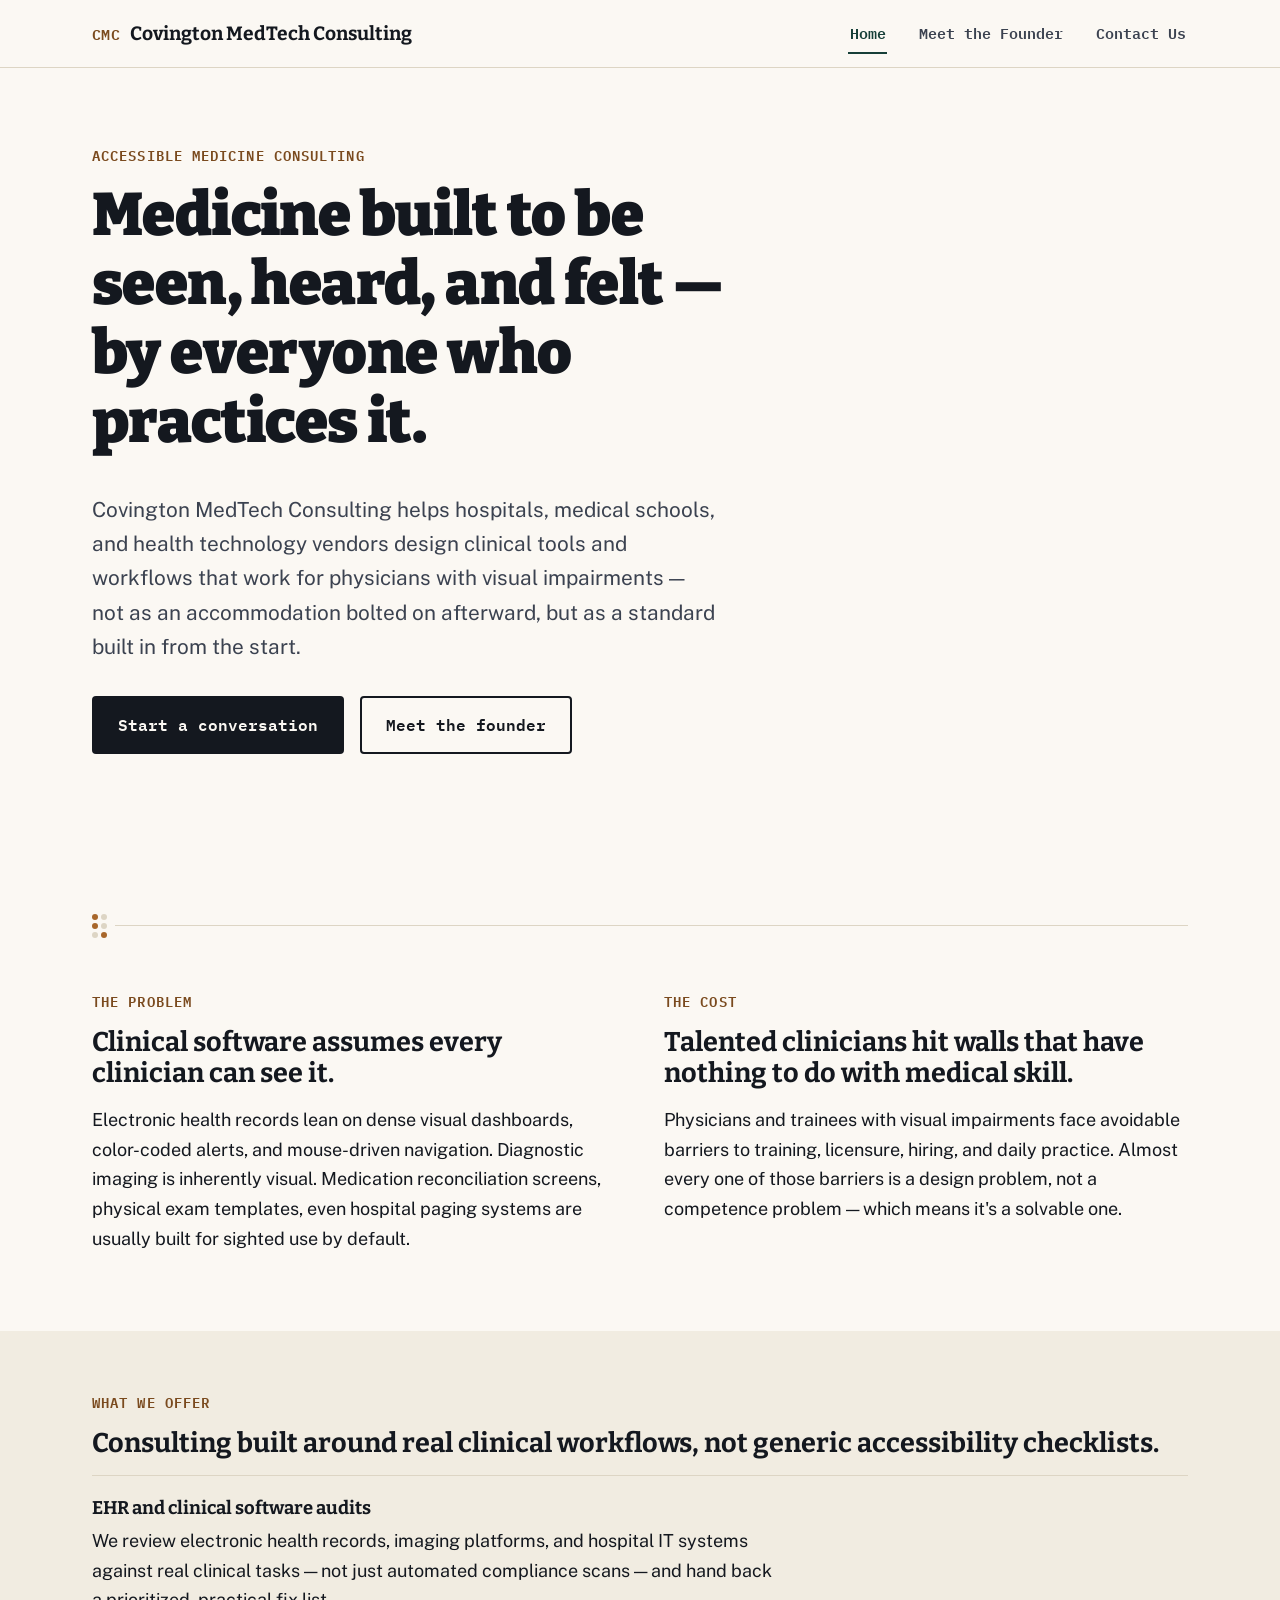
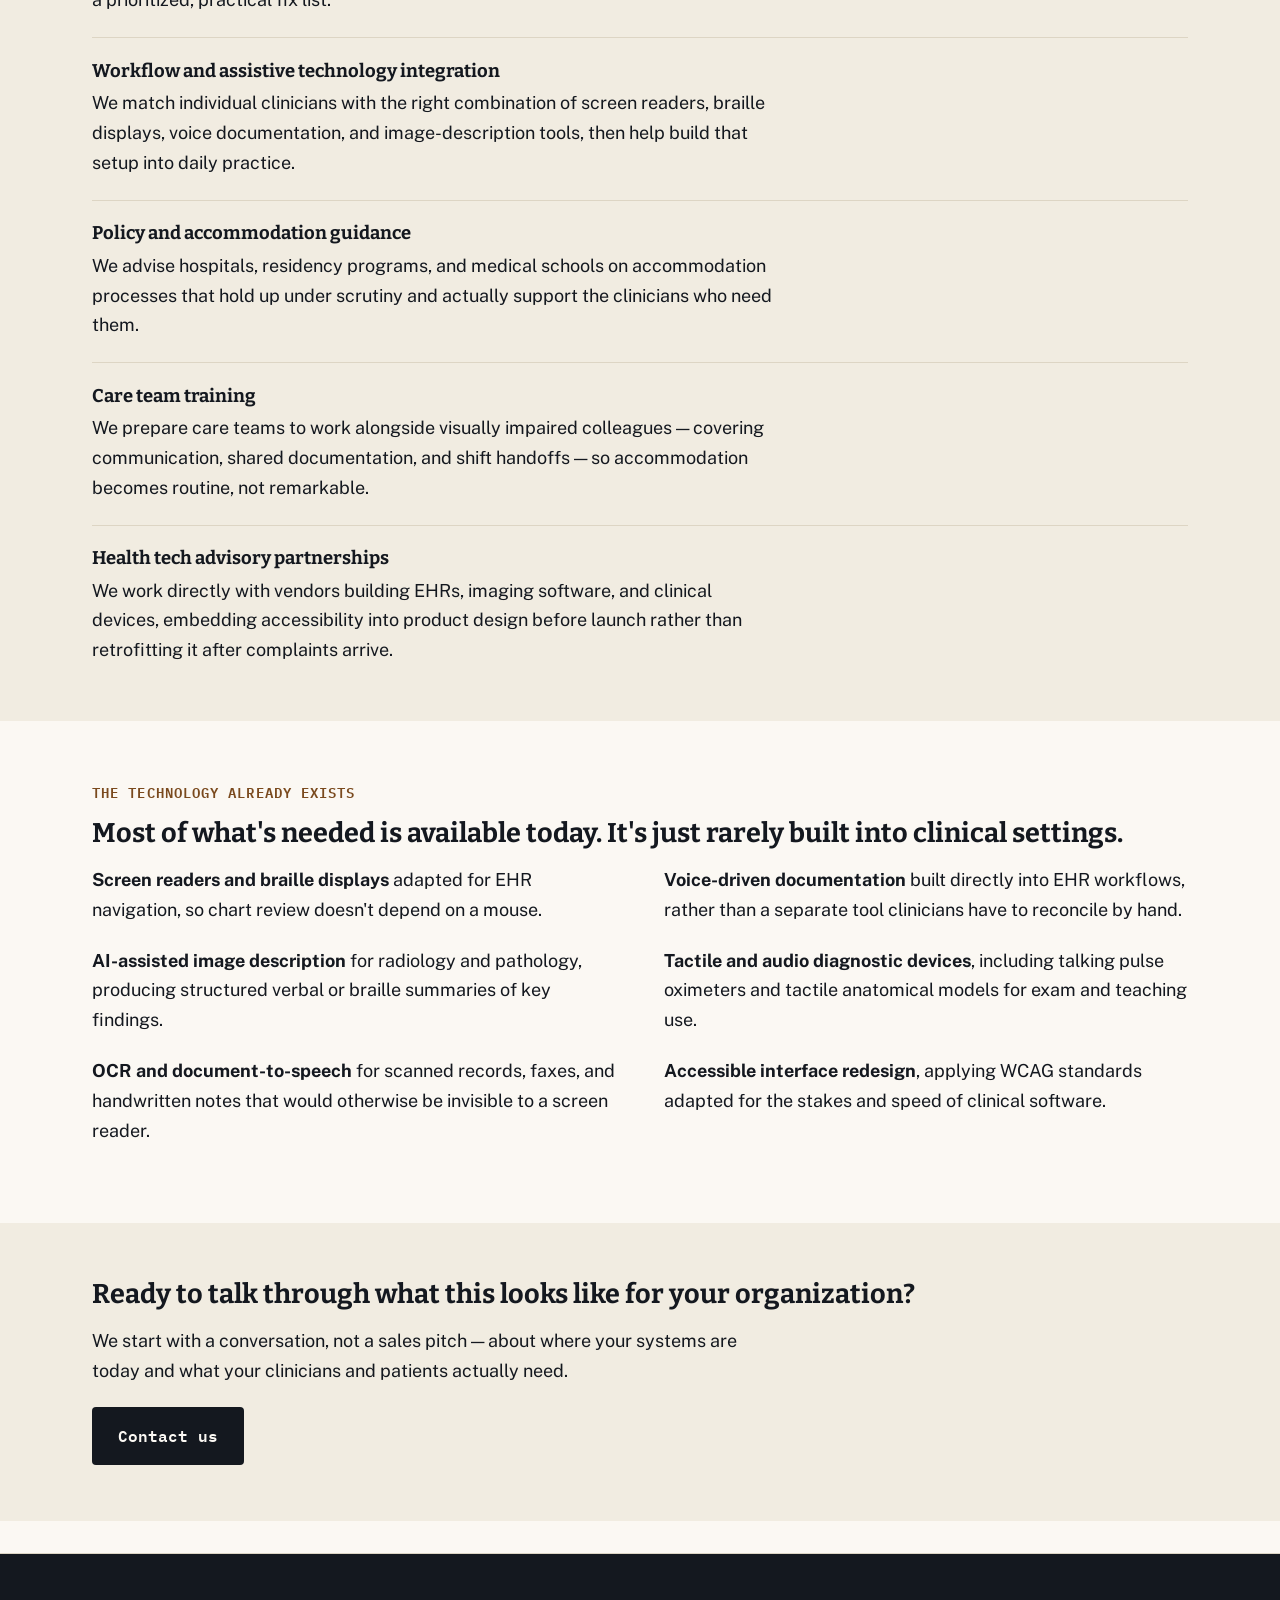
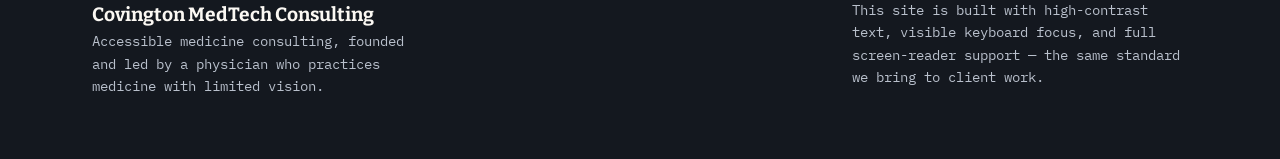
==== index.html @ c2a917f5 "Add files via upload" ====
<!DOCTYPE html>
<html lang="en">
<head>
<meta charset="UTF-8">
<meta name="viewport" content="width=device-width, initial-scale=1.0">
<title>Covington MedTech Consulting — Accessible medicine, by design</title>
<meta name="description" content="Covington MedTech Consulting helps hospitals, medical schools, and health tech vendors build clinical tools and workflows that work for physicians with visual impairments.">
<link rel="stylesheet" href="styles.css">
</head>
<body>

<a class="skip-link" href="#main">Skip to main content</a>

<header class="site-header">
  <div class="wrap">
    <a class="brand" href="index.html">
      <span class="brand-mark">CMC</span>
      <span class="brand-name">Covington MedTech Consulting</span>
    </a>
    <nav class="main-nav" aria-label="Primary">
      <ul>
        <li><a href="index.html" aria-current="page">Home</a></li>
        <li><a href="founder.html">Meet the Founder</a></li>
        <li><a href="contact.html">Contact Us</a></li>
      </ul>
    </nav>
  </div>
</header>

<main id="main">

  <section class="hero">
    <div class="wrap">
      <span class="eyebrow">Accessible medicine consulting</span>
      <h1>Medicine built to be seen, heard, and felt — by everyone who practices it.</h1>
      <p class="lede">Covington MedTech Consulting helps hospitals, medical schools, and health technology vendors design clinical tools and workflows that work for physicians with visual impairments — not as an accommodation bolted on afterward, but as a standard built in from the start.</p>
      <div class="hero-actions">
        <a class="btn btn-primary" href="contact.html">Start a conversation</a>
        <a class="btn btn-secondary" href="founder.html">Meet the founder</a>
      </div>
    </div>
  </section>

  <section class="block">
    <div class="wrap">
      <div class="dot-divider" aria-hidden="true">
        <div class="cell"><span class="on"></span><span></span><span class="on"></span><span></span><span></span><span class="on"></span></div>
        <div class="rule"></div>
      </div>

      <div class="two-col">
        <div>
          <span class="eyebrow">The problem</span>
          <h2>Clinical software assumes every clinician can see it.</h2>
          <p>Electronic health records lean on dense visual dashboards, color-coded alerts, and mouse-driven navigation. Diagnostic imaging is inherently visual. Medication reconciliation screens, physical exam templates, even hospital paging systems are usually built for sighted use by default.</p>
        </div>
        <div>
          <span class="eyebrow">The cost</span>
          <h2>Talented clinicians hit walls that have nothing to do with medical skill.</h2>
          <p>Physicians and trainees with visual impairments face avoidable barriers to training, licensure, hiring, and daily practice. Almost every one of those barriers is a design problem, not a competence problem — which means it's a solvable one.</p>
        </div>
      </div>
    </div>
  </section>

  <section class="block block-alt">
    <div class="wrap">
      <span class="eyebrow">What we offer</span>
      <h2>Consulting built around real clinical workflows, not generic accessibility checklists.</h2>
      <ul class="plain-list">
        <li>
          <h3>EHR and clinical software audits</h3>
          <p>We review electronic health records, imaging platforms, and hospital IT systems against real clinical tasks — not just automated compliance scans — and hand back a prioritized, practical fix list.</p>
        </li>
        <li>
          <h3>Workflow and assistive technology integration</h3>
          <p>We match individual clinicians with the right combination of screen readers, braille displays, voice documentation, and image-description tools, then help build that setup into daily practice.</p>
        </li>
        <li>
          <h3>Policy and accommodation guidance</h3>
          <p>We advise hospitals, residency programs, and medical schools on accommodation processes that hold up under scrutiny and actually support the clinicians who need them.</p>
        </li>
        <li>
          <h3>Care team training</h3>
          <p>We prepare care teams to work alongside visually impaired colleagues — covering communication, shared documentation, and shift handoffs — so accommodation becomes routine, not remarkable.</p>
        </li>
        <li>
          <h3>Health tech advisory partnerships</h3>
          <p>We work directly with vendors building EHRs, imaging software, and clinical devices, embedding accessibility into product design before launch rather than retrofitting it after complaints arrive.</p>
        </li>
      </ul>
    </div>
  </section>

  <section class="block">
    <div class="wrap">
      <span class="eyebrow">The technology already exists</span>
      <h2>Most of what's needed is available today. It's just rarely built into clinical settings.</h2>
      <div class="two-col">
        <div>
          <p><strong>Screen readers and braille displays</strong> adapted for EHR navigation, so chart review doesn't depend on a mouse.</p>
          <p><strong>AI-assisted image description</strong> for radiology and pathology, producing structured verbal or braille summaries of key findings.</p>
          <p><strong>OCR and document-to-speech</strong> for scanned records, faxes, and handwritten notes that would otherwise be invisible to a screen reader.</p>
        </div>
        <div>
          <p><strong>Voice-driven documentation</strong> built directly into EHR workflows, rather than a separate tool clinicians have to reconcile by hand.</p>
          <p><strong>Tactile and audio diagnostic devices</strong>, including talking pulse oximeters and tactile anatomical models for exam and teaching use.</p>
          <p><strong>Accessible interface redesign</strong>, applying WCAG standards adapted for the stakes and speed of clinical software.</p>
        </div>
      </div>
    </div>
  </section>

  <section class="block block-alt">
    <div class="wrap">
      <h2>Ready to talk through what this looks like for your organization?</h2>
      <p>We start with a conversation, not a sales pitch — about where your systems are today and what your clinicians and patients actually need.</p>
      <a class="btn btn-primary" href="contact.html">Contact us</a>
    </div>
  </section>

</main>

<footer class="site-footer">
  <div class="wrap footer-grid">
    <div>
      <span class="brand-name" style="color: var(--paper);">Covington MedTech Consulting</span>
      <p class="footer-note">Accessible medicine consulting, founded and led by a physician who practices medicine with limited vision.</p>
    </div>
    <p class="footer-note">This site is built with high-contrast text, visible keyboard focus, and full screen-reader support — the same standard we bring to client work.</p>
  </div>
</footer>

</body>
</html>
---- styles.css ----
/* ============================================================
   Covington MedTech Consulting — shared styles
   Token system:
   Color   — ink #14181F, paper #FBF8F3, paper-alt #F1ECE1,
             brass #A8672B / brass-dark #7A4A1E, teal #1F5C52
   Type    — Display: Bitter (slab serif, tactile weight)
             Body: Public Sans (built for legibility at every size)
             Utility: IBM Plex Mono (labels, eyebrows, data)
   ============================================================ */

@import url('https://fonts.googleapis.com/css2?family=Bitter:wght@600;700;900&family=Public+Sans:wght@400;500;600;700&family=IBM+Plex+Mono:wght@500;600&display=swap');

:root {
  --ink: #14181F;
  --ink-soft: #3B4250;
  --paper: #FBF8F3;
  --paper-alt: #F1ECE1;
  --brass: #A8672B;
  --brass-dark: #7A4A1E;
  --teal: #1F5C52;
  --teal-dark: #163F38;
  --line: #DDD5C4;
  --max: 72rem;

  --font-display: 'Bitter', Georgia, serif;
  --font-body: 'Public Sans', -apple-system, Segoe UI, Roboto, sans-serif;
  --font-mono: 'IBM Plex Mono', 'Courier New', monospace;
}

* { box-sizing: border-box; }

html {
  font-size: 100%;
  scroll-behavior: smooth;
}

@media (prefers-reduced-motion: reduce) {
  html { scroll-behavior: auto; }
  *, *::before, *::after {
    animation-duration: 0.001ms !important;
    animation-iteration-count: 1 !important;
    transition-duration: 0.001ms !important;
  }
}

body {
  margin: 0;
  background: var(--paper);
  color: var(--ink);
  font-family: var(--font-body);
  font-size: 1.125rem;
  line-height: 1.65;
  -webkit-font-smoothing: antialiased;
}

h1, h2, h3 {
  font-family: var(--font-display);
  color: var(--ink);
  line-height: 1.15;
  margin: 0 0 0.6em;
}

h1 { font-weight: 900; letter-spacing: -0.01em; }
h2 { font-weight: 700; }
h3 { font-weight: 700; }

p { margin: 0 0 1.2em; max-width: 62ch; }

a {
  color: var(--teal-dark);
  text-decoration-thickness: 2px;
  text-underline-offset: 3px;
}

a:hover { color: var(--brass-dark); }

/* Strong, unmistakable focus states everywhere — non-negotiable for this site */
a:focus-visible,
button:focus-visible,
input:focus-visible,
textarea:focus-visible,
select:focus-visible {
  outline: 3px solid var(--brass-dark);
  outline-offset: 3px;
  border-radius: 2px;
}

/* Skip link */
.skip-link {
  position: absolute;
  left: -999px;
  top: auto;
  background: var(--ink);
  color: var(--paper);
  padding: 0.9em 1.4em;
  font-family: var(--font-mono);
  font-size: 0.95rem;
  z-index: 100;
  border-radius: 0 0 6px 0;
}

.skip-link:focus {
  left: 0;
  top: 0;
}

.visually-hidden {
  position: absolute;
  width: 1px; height: 1px;
  overflow: hidden;
  clip: rect(0 0 0 0);
  white-space: nowrap;
}

/* ---------- Layout shells ---------- */

.wrap {
  max-width: var(--max);
  margin: 0 auto;
  padding: 0 1.75rem;
}

/* ---------- Header / Nav ---------- */

.site-header {
  border-bottom: 1px solid var(--line);
  background: var(--paper);
  position: sticky;
  top: 0;
  z-index: 20;
}

.site-header .wrap {
  display: flex;
  align-items: center;
  justify-content: space-between;
  flex-wrap: wrap;
  gap: 0.75rem;
  padding-top: 1.1rem;
  padding-bottom: 1.1rem;
}

.brand {
  display: flex;
  align-items: baseline;
  gap: 0.6rem;
  text-decoration: none;
  color: var(--ink);
}

.brand:hover { color: var(--ink); }

.brand-mark {
  font-family: var(--font-mono);
  font-weight: 600;
  font-size: 0.95rem;
  color: var(--brass-dark);
  letter-spacing: 0.02em;
}

.brand-name {
  font-family: var(--font-display);
  font-weight: 700;
  font-size: 1.2rem;
}

.main-nav ul {
  list-style: none;
  display: flex;
  gap: 1.9rem;
  margin: 0;
  padding: 0;
  flex-wrap: wrap;
}

.main-nav a {
  font-family: var(--font-mono);
  font-size: 0.95rem;
  font-weight: 600;
  text-decoration: none;
  color: var(--ink-soft);
  padding: 0.35em 0.1em;
  border-bottom: 2px solid transparent;
}

.main-nav a:hover {
  color: var(--brass-dark);
  border-bottom-color: var(--brass-dark);
}

.main-nav a[aria-current="page"] {
  color: var(--teal-dark);
  border-bottom-color: var(--teal-dark);
}

/* ---------- Eyebrow / labels ---------- */

.eyebrow {
  font-family: var(--font-mono);
  font-size: 0.85rem;
  font-weight: 600;
  letter-spacing: 0.08em;
  text-transform: uppercase;
  color: var(--brass-dark);
  display: inline-block;
  margin-bottom: 0.9rem;
}

/* ---------- Braille-dot divider (decorative, abstract, never meaning-bearing) ---------- */

.dot-divider {
  display: flex;
  gap: 0.5rem;
  margin: 3rem 0;
  align-items: center;
}

.dot-divider .cell {
  display: grid;
  grid-template-columns: repeat(2, 6px);
  grid-template-rows: repeat(3, 6px);
  gap: 3px;
}

.dot-divider .cell span {
  width: 6px;
  height: 6px;
  border-radius: 50%;
  background: var(--line);
}

.dot-divider .cell span.on { background: var(--brass); }

.dot-divider .rule {
  flex: 1;
  height: 1px;
  background: var(--line);
}

/* ---------- Hero ---------- */

.hero {
  padding: 4.5rem 0 3.5rem;
}

.hero h1 {
  font-size: clamp(2.4rem, 5vw, 3.75rem);
  max-width: 18ch;
}

.hero .lede {
  font-size: 1.3rem;
  color: var(--ink-soft);
  max-width: 48ch;
}

.hero-actions {
  display: flex;
  gap: 1rem;
  flex-wrap: wrap;
  margin-top: 2rem;
}

.btn {
  display: inline-block;
  font-family: var(--font-mono);
  font-weight: 600;
  font-size: 1rem;
  text-decoration: none;
  padding: 0.85em 1.5em;
  border-radius: 4px;
  border: 2px solid transparent;
}

.btn-primary {
  background: var(--ink);
  color: var(--paper);
}
.btn-primary:hover { background: var(--brass-dark); color: var(--paper); }

.btn-secondary {
  background: transparent;
  color: var(--ink);
  border-color: var(--ink);
}
.btn-secondary:hover {
  border-color: var(--teal-dark);
  color: var(--teal-dark);
}

/* ---------- Sections ---------- */

section.block {
  padding: 3.5rem 0;
}

.block-alt {
  background: var(--paper-alt);
}

.two-col {
  display: grid;
  grid-template-columns: 1fr 1fr;
  gap: 3rem;
}

@media (max-width: 800px) {
  .two-col { grid-template-columns: 1fr; }
}

/* ---------- Lists as content, not decoration ---------- */

.plain-list {
  list-style: none;
  margin: 0;
  padding: 0;
  display: grid;
  gap: 1.4rem;
}

.plain-list li {
  border-top: 1px solid var(--line);
  padding-top: 1.4rem;
}

.plain-list h3 {
  font-size: 1.15rem;
  margin-bottom: 0.35em;
}

.plain-list p { margin-bottom: 0; }

/* ---------- Founder page ---------- */

.founder-hero {
  display: grid;
  grid-template-columns: 280px 1fr;
  gap: 3rem;
  align-items: start;
  padding: 3.5rem 0;
}

@media (max-width: 700px) {
  .founder-hero { grid-template-columns: 1fr; }
}

.founder-portrait {
  width: 100%;
  aspect-ratio: 4 / 5;
  object-fit: cover;
  background: var(--paper-alt);
  border: 1px solid var(--line);
  border-radius: 6px;
}

.pullquote {
  font-family: var(--font-display);
  font-size: 1.5rem;
  font-weight: 600;
  color: var(--teal-dark);
  border-left: 3px solid var(--brass);
  padding-left: 1.3rem;
  margin: 2.2rem 0;
  max-width: 46ch;
}

.timeline {
  list-style: none;
  margin: 0;
  padding: 0;
  border-left: 2px solid var(--line);
}

.timeline li {
  position: relative;
  padding: 0 0 2.2rem 2rem;
}

.timeline li::before {
  content: "";
  position: absolute;
  left: -7px;
  top: 0.35em;
  width: 12px;
  height: 12px;
  border-radius: 50%;
  background: var(--brass);
  border: 2px solid var(--paper);
}

.timeline .year {
  font-family: var(--font-mono);
  font-weight: 600;
  font-size: 0.9rem;
  color: var(--brass-dark);
  display: block;
  margin-bottom: 0.3em;
}

/* ---------- Contact page ---------- */

.contact-grid {
  display: grid;
  grid-template-columns: 1.1fr 0.9fr;
  gap: 3.5rem;
  padding: 3.5rem 0;
}

@media (max-width: 800px) {
  .contact-grid { grid-template-columns: 1fr; }
}

form {
  display: grid;
  gap: 1.4rem;
}

.field {
  display: grid;
  gap: 0.4rem;
}

label {
  font-family: var(--font-mono);
  font-weight: 600;
  font-size: 0.95rem;
}

.hint {
  font-size: 0.9rem;
  color: var(--ink-soft);
  margin: 0;
}

input, textarea, select {
  font-family: var(--font-body);
  font-size: 1.05rem;
  padding: 0.75em 0.9em;
  border: 1.5px solid var(--line);
  border-radius: 4px;
  background: var(--paper);
  color: var(--ink);
}

input:focus, textarea:focus, select:focus {
  border-color: var(--brass-dark);
}

textarea { resize: vertical; min-height: 9rem; }

.contact-card {
  background: var(--paper-alt);
  border: 1px solid var(--line);
  border-radius: 8px;
  padding: 2rem;
}

.contact-card h2 { font-size: 1.3rem; }

.contact-methods {
  list-style: none;
  margin: 1.4rem 0 0;
  padding: 0;
  display: grid;
  gap: 1.1rem;
}

.contact-methods dt {
  font-family: var(--font-mono);
  font-size: 0.85rem;
  color: var(--brass-dark);
  font-weight: 600;
}

.contact-methods dd {
  margin: 0.15em 0 0;
  font-size: 1.05rem;
}

/* ---------- Footer ---------- */

.site-footer {
  border-top: 1px solid var(--line);
  background: var(--ink);
  color: var(--paper);
  padding: 2.8rem 0;
  margin-top: 2rem;
}

.site-footer a { color: var(--paper); }
.site-footer a:hover { color: var(--brass); }

.footer-grid {
  display: flex;
  justify-content: space-between;
  gap: 2rem;
  flex-wrap: wrap;
}

.footer-note {
  font-family: var(--font-mono);
  font-size: 0.85rem;
  color: #B9C0CC;
  max-width: 42ch;
}
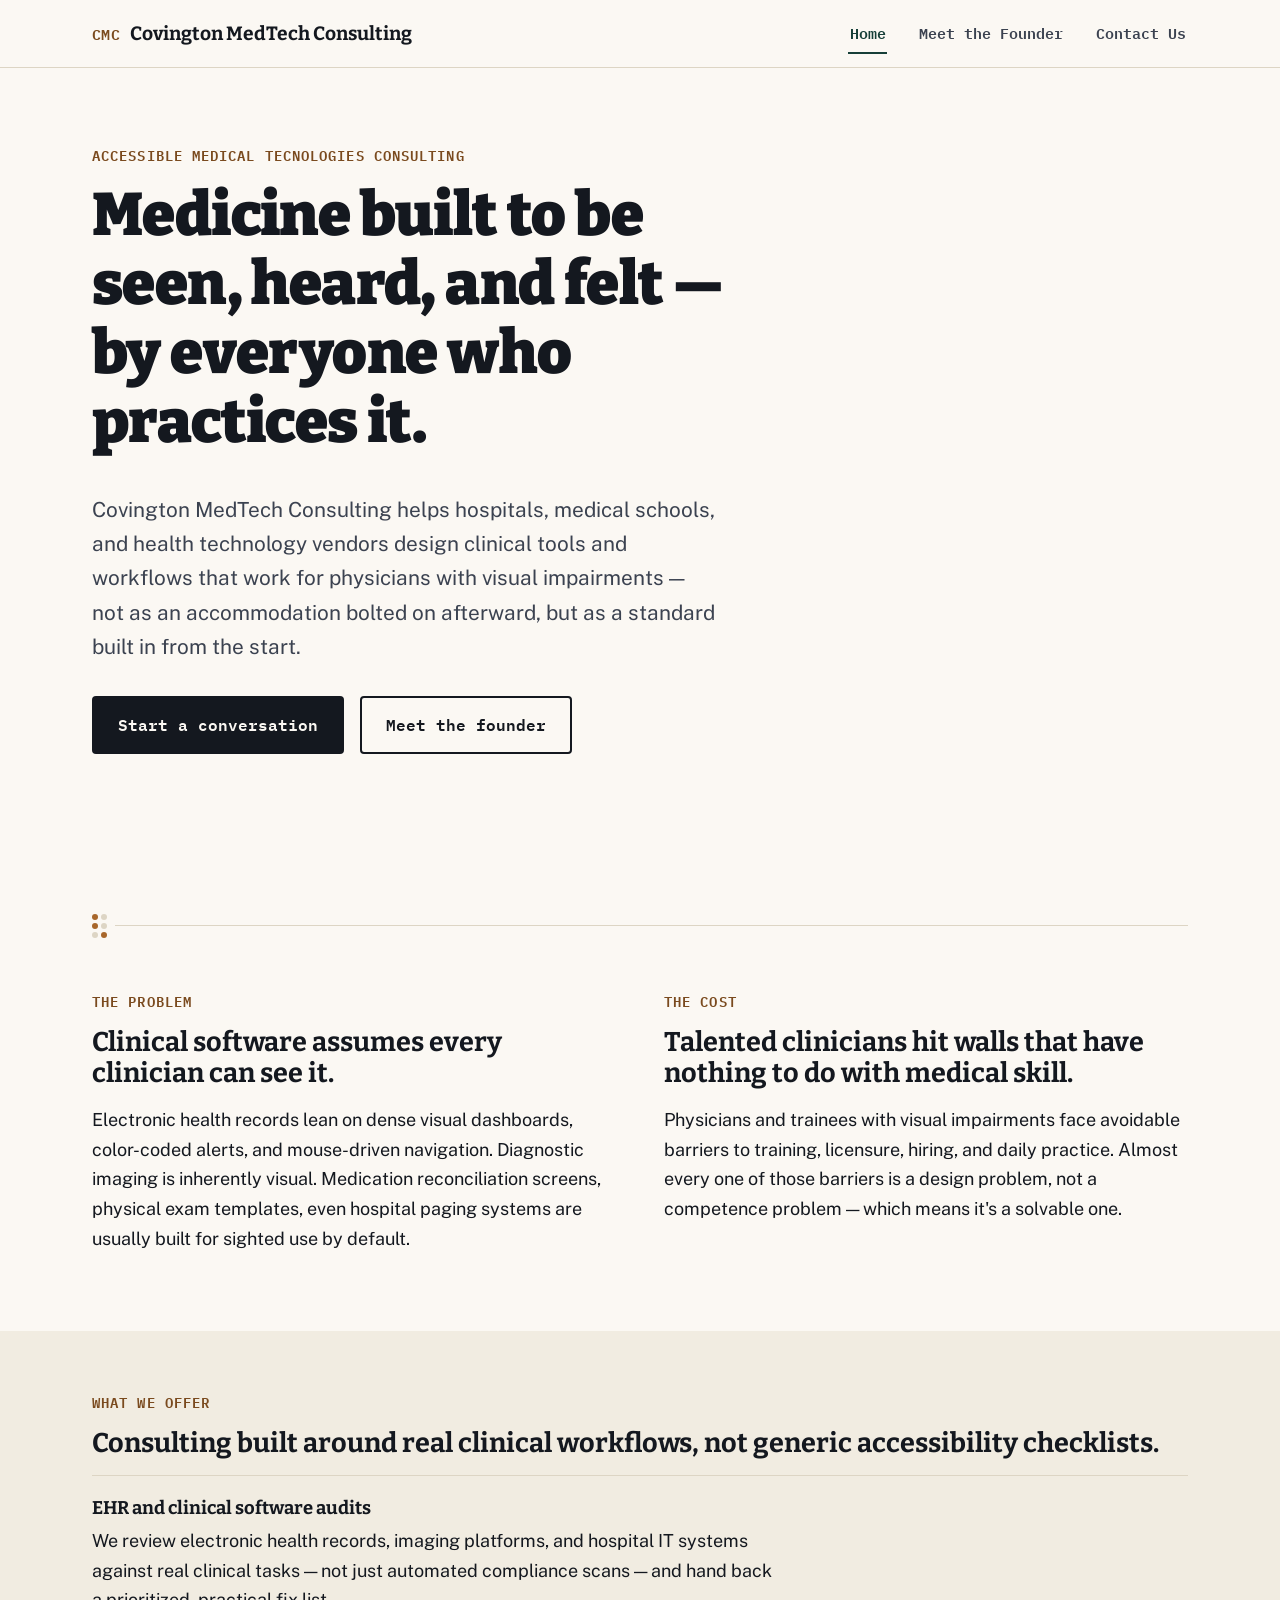
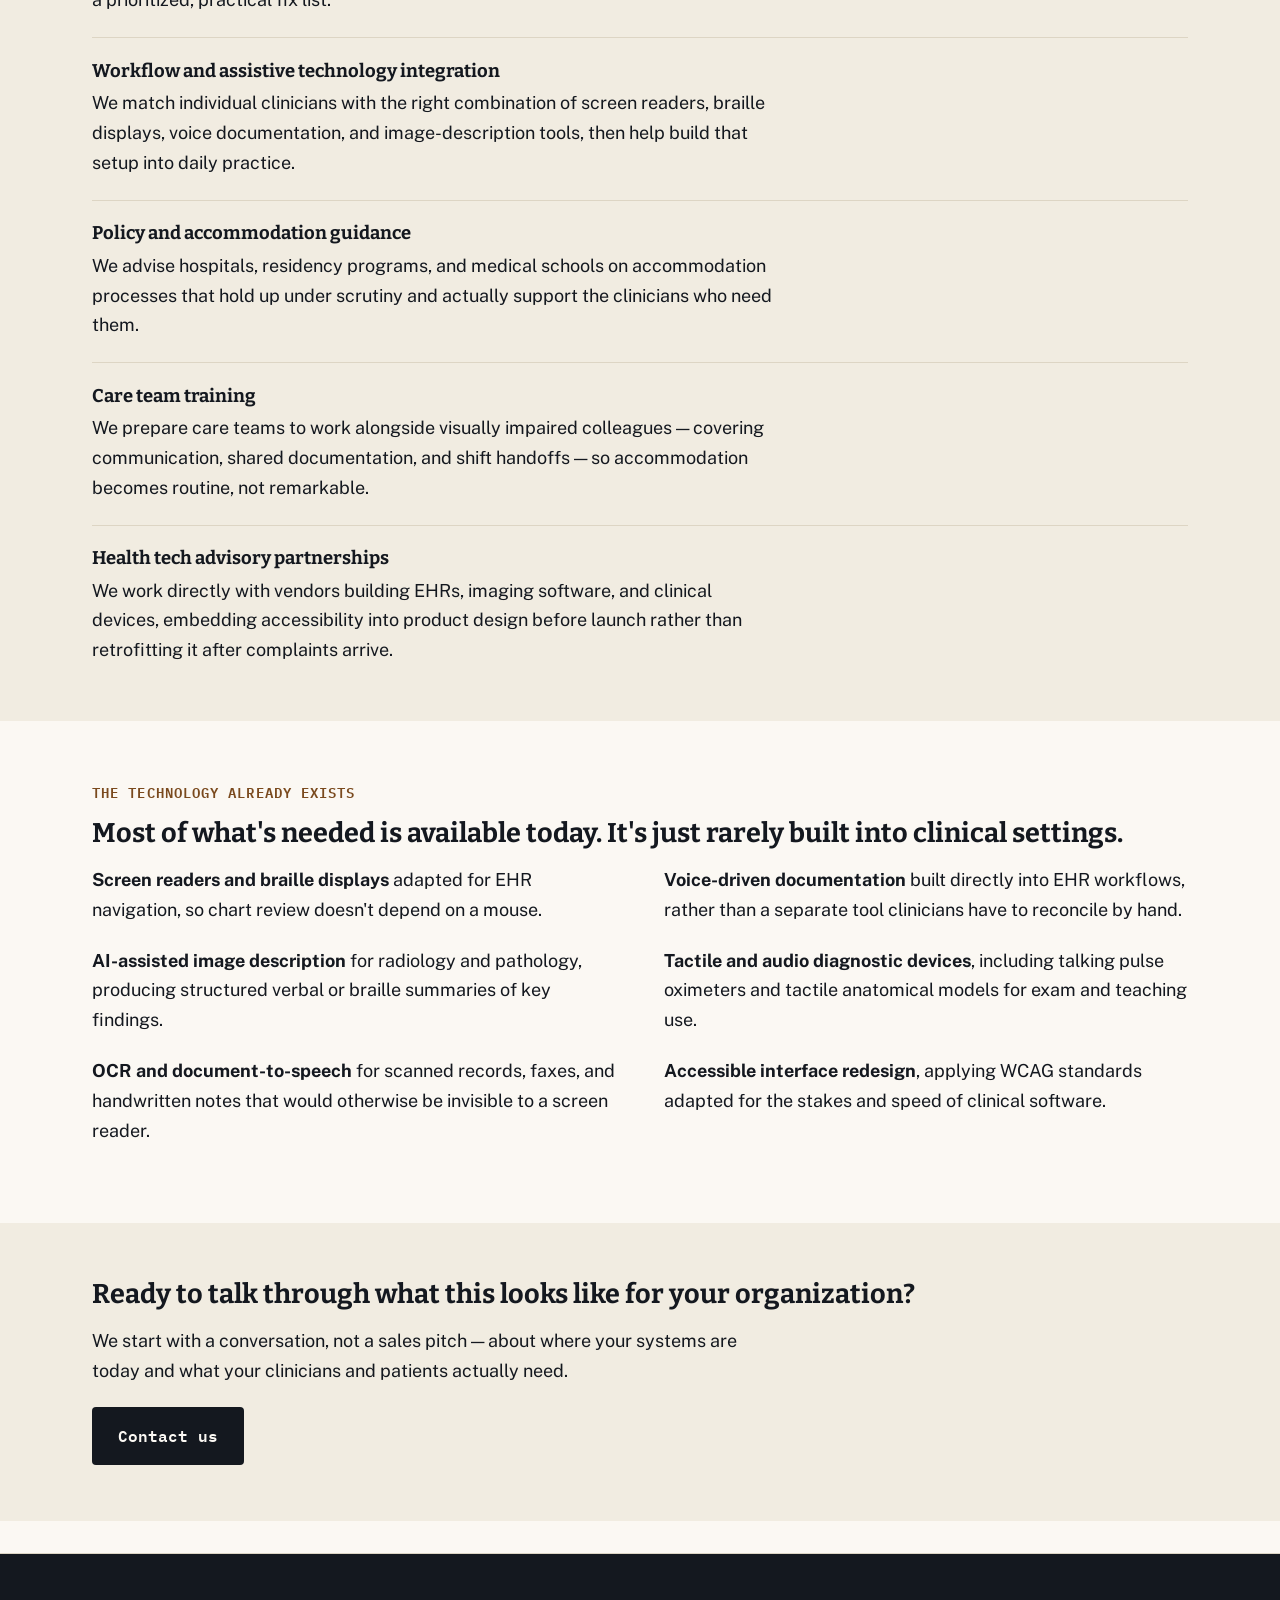
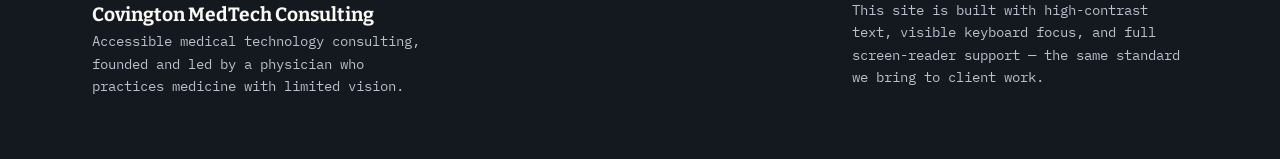
==== commit 5c795158: "Update title and footer text for clarity" ====
--- a/index.html
+++ b/index.html
@@ -3,7 +3,7 @@
 <head>
 <meta charset="UTF-8">
 <meta name="viewport" content="width=device-width, initial-scale=1.0">
-<title>Covington MedTech Consulting — Accessible medicine, by design</title>
+<title>Covington MedTech Consulting — Accessible medical technologies, by design</title>
 <meta name="description" content="Covington MedTech Consulting helps hospitals, medical schools, and health tech vendors build clinical tools and workflows that work for physicians with visual impairments.">
 <link rel="stylesheet" href="styles.css">
 </head>
@@ -31,7 +31,7 @@
 
   <section class="hero">
     <div class="wrap">
-      <span class="eyebrow">Accessible medicine consulting</span>
+      <span class="eyebrow">Accessible medical tecnologies consulting</span>
       <h1>Medicine built to be seen, heard, and felt — by everyone who practices it.</h1>
       <p class="lede">Covington MedTech Consulting helps hospitals, medical schools, and health technology vendors design clinical tools and workflows that work for physicians with visual impairments — not as an accommodation bolted on afterward, but as a standard built in from the start.</p>
       <div class="hero-actions">
@@ -125,7 +125,7 @@
   <div class="wrap footer-grid">
     <div>
       <span class="brand-name" style="color: var(--paper);">Covington MedTech Consulting</span>
-      <p class="footer-note">Accessible medicine consulting, founded and led by a physician who practices medicine with limited vision.</p>
+      <p class="footer-note">Accessible medical technology consulting, founded and led by a physician who practices medicine with limited vision.</p>
     </div>
     <p class="footer-note">This site is built with high-contrast text, visible keyboard focus, and full screen-reader support — the same standard we bring to client work.</p>
   </div>
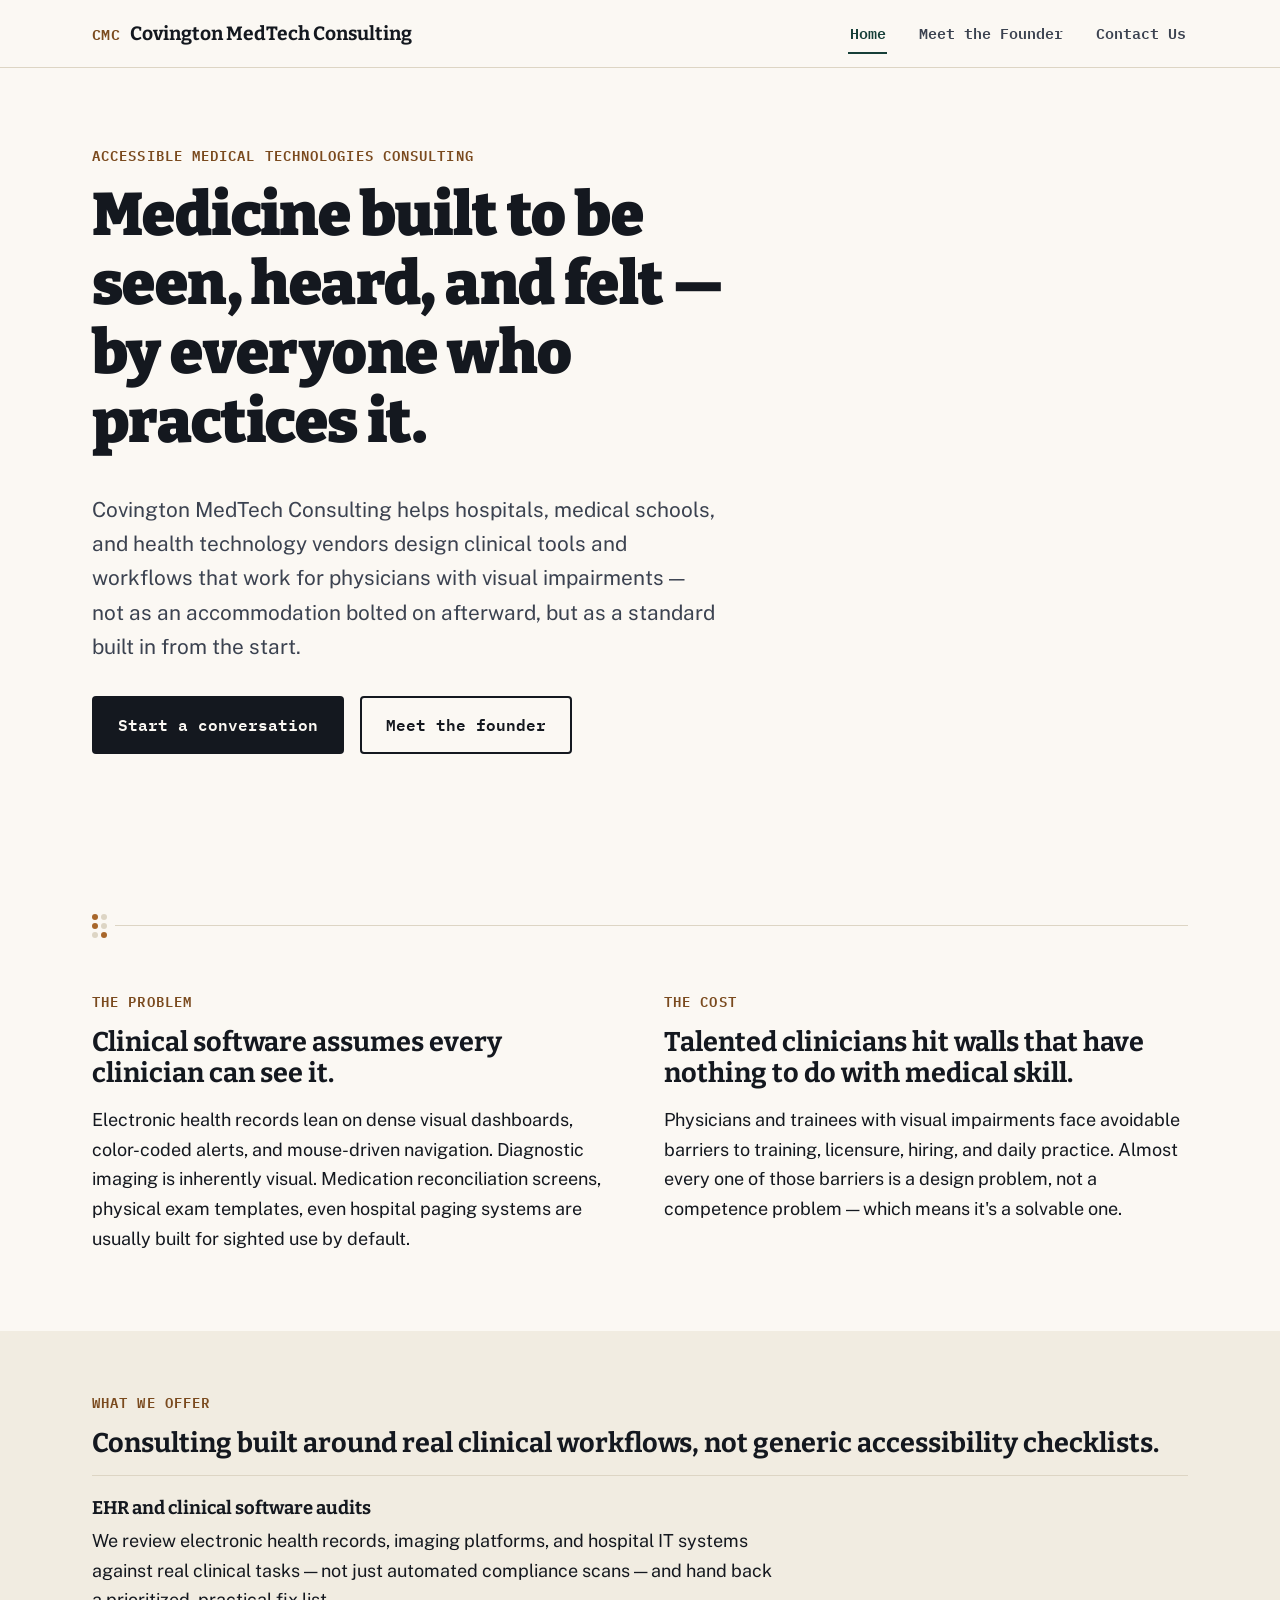
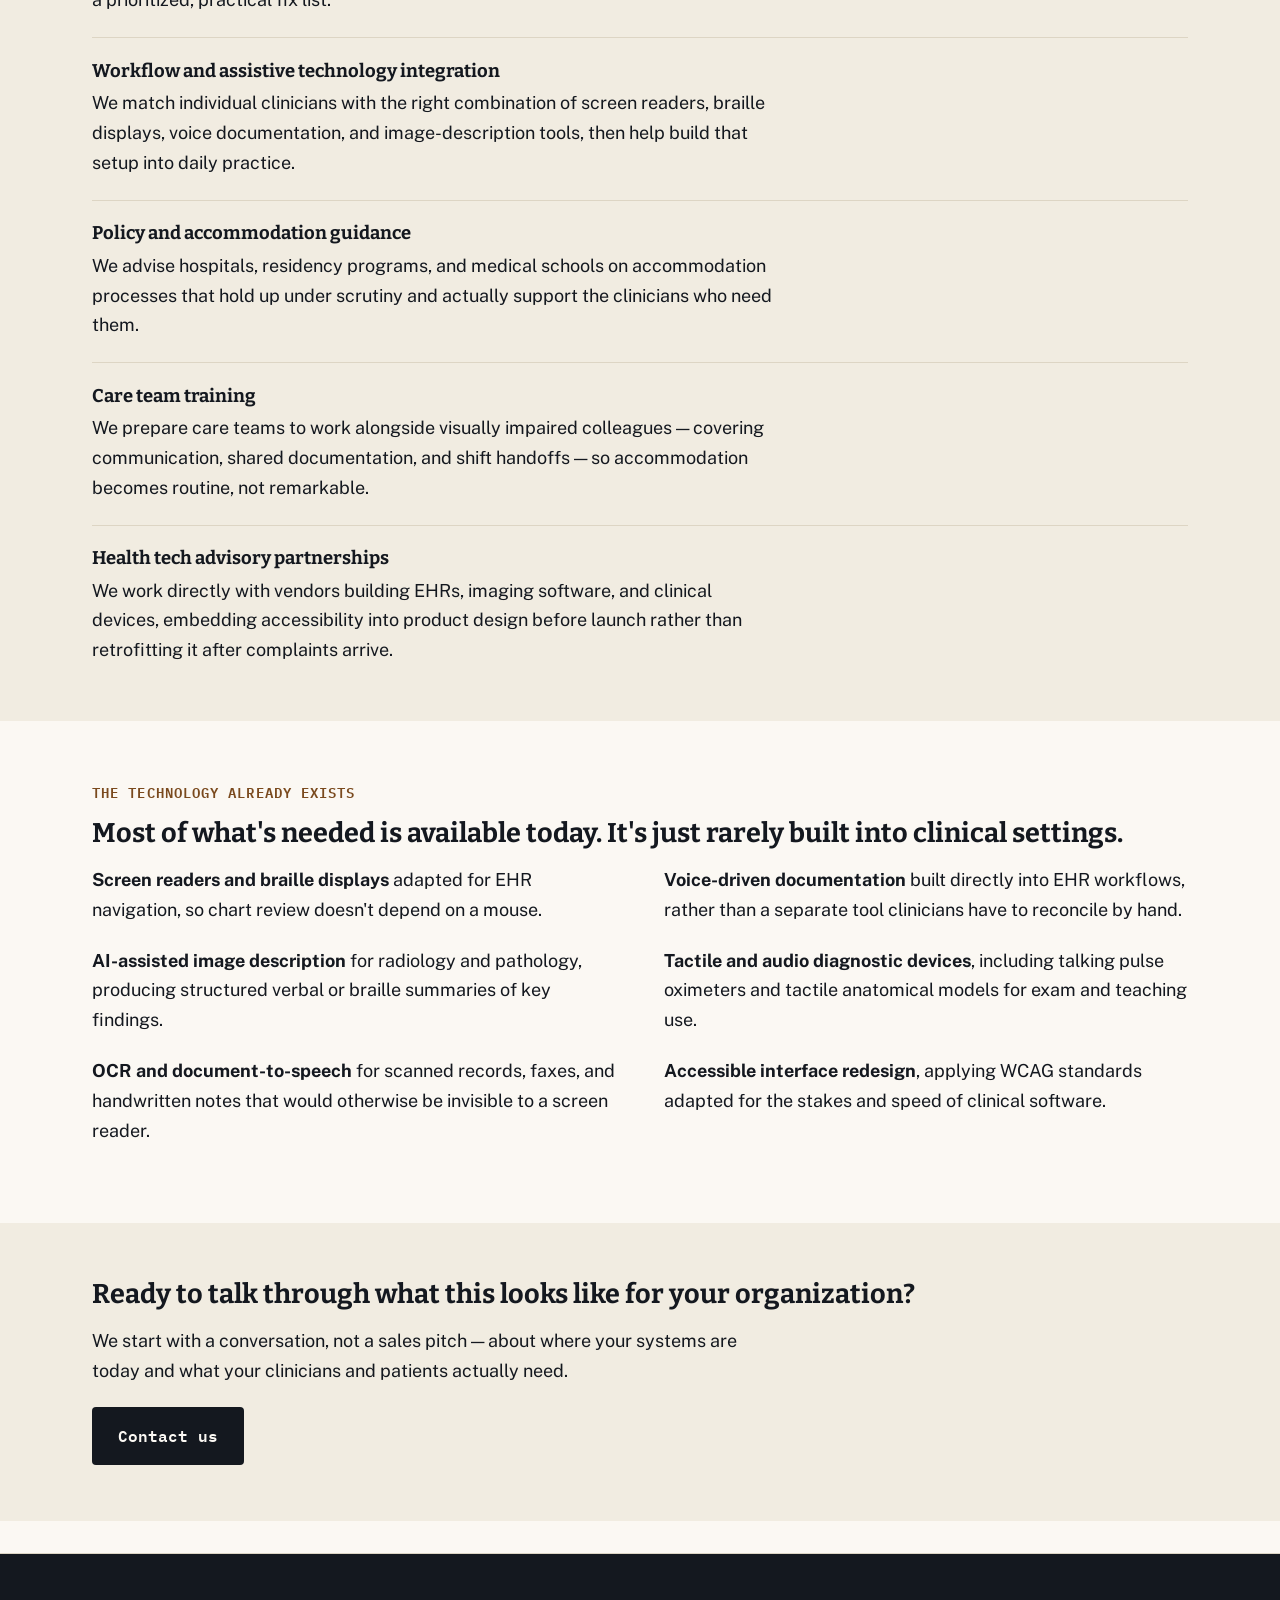
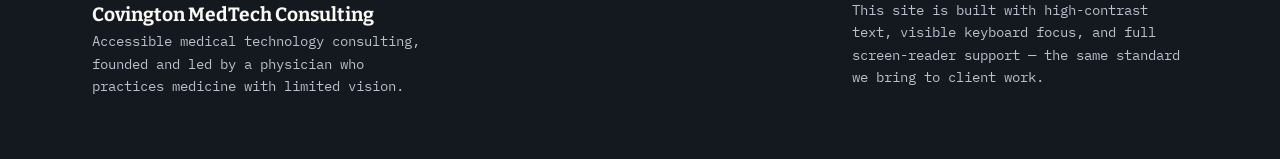
==== commit 9bb979b7: "Fix typo in 'technologies' in index.html" ====
--- a/index.html
+++ b/index.html
@@ -31,7 +31,7 @@
 
   <section class="hero">
     <div class="wrap">
-      <span class="eyebrow">Accessible medical tecnologies consulting</span>
+      <span class="eyebrow">Accessible medical technologies consulting</span>
       <h1>Medicine built to be seen, heard, and felt — by everyone who practices it.</h1>
       <p class="lede">Covington MedTech Consulting helps hospitals, medical schools, and health technology vendors design clinical tools and workflows that work for physicians with visual impairments — not as an accommodation bolted on afterward, but as a standard built in from the start.</p>
       <div class="hero-actions">
